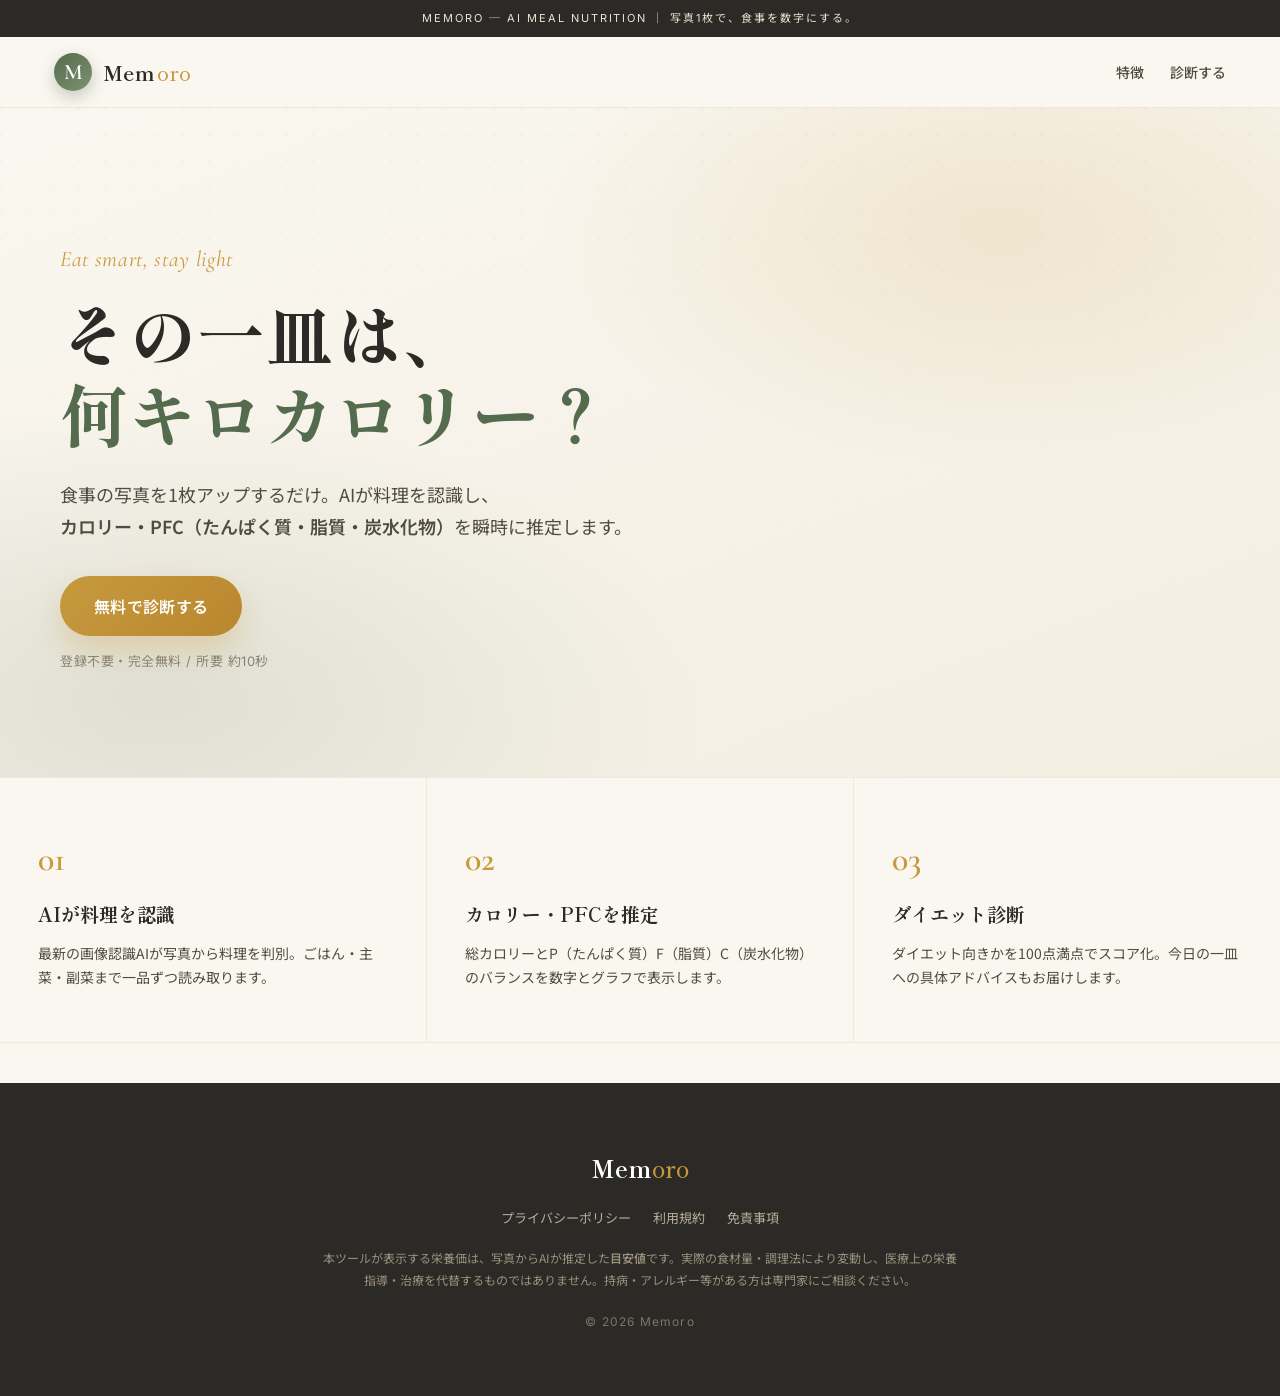
==== index.html @ 7b79bb5d "リブランド: Repas Atelier → Memoro（ロゴ・タイトル・OGP・フッター・シェア文言）／旧preview削除" ====
<!DOCTYPE html>
<html lang="ja">
<head>
<meta charset="UTF-8" />
<meta name="viewport" content="width=device-width, initial-scale=1.0" />
<title>Memoro｜AI食事栄養診断（カロリー・PFC）</title>
<meta name="description" content="食事の写真を1枚アップするだけで、AIがカロリー・たんぱく質・脂質・炭水化物を推定。ダイエットの味方になる食事診断ツール Memoro。" />
<meta property="og:title" content="Memoro｜AI食事栄養診断" />
<meta property="og:description" content="写真1枚で、食事を数字に。AIがカロリー・PFCを瞬時に推定します。" />
<meta property="og:type" content="website" />
<link rel="preconnect" href="https://fonts.googleapis.com">
<link rel="preconnect" href="https://fonts.gstatic.com" crossorigin>
<link href="https://fonts.googleapis.com/css2?family=Noto+Sans+JP:wght@300;400;500;600;700&family=Shippori+Mincho:wght@500;600;700;800&family=Cormorant+Garamond:ital,wght@0,400;0,500;0,600;1,400&family=Inter:wght@300;400;500;600;700&display=swap" rel="stylesheet">
<link rel="stylesheet" href="style.css?v=7" />
</head>
<body class="lx">

<div class="lx-topbar">MEMORO ─ AI MEAL NUTRITION ｜ 写真1枚で、食事を数字にする。</div>

<header class="lx-header">
  <a class="lx-logo" href="#top">
    <span class="lx-logo-mark">M</span>
    <span class="lx-logo-text">Mem<em>oro</em></span>
  </a>
  <nav class="lx-nav">
    <a href="#about">特徴</a>
    <a href="#start" class="js-reveal">診断する</a>
  </nav>
</header>

<!-- HERO -->
<section class="lx-hero" id="top">
  <div class="lx-hero-bg" aria-hidden="true"></div>
  <div class="lx-hero-inner">
    <p class="lx-hero-eyebrow">Eat smart, stay light</p>
    <h1 class="lx-hero-title">その一皿は、<br><i>何キロカロリー？</i></h1>
    <p class="lx-hero-lead">
      食事の写真を1枚アップするだけ。AIが料理を認識し、<br>
      <strong>カロリー・PFC（たんぱく質・脂質・炭水化物）</strong>を瞬時に推定します。
    </p>
    <a href="#start" class="lx-btn lx-btn-gold js-reveal">無料で診断する</a>
    <p class="lx-hero-note">登録不要・完全無料 / 所要 約10秒</p>
  </div>
</section>

<!-- ABOUT -->
<section class="lx-about" id="about">
  <div class="lx-about-item"><span class="lx-about-no">01</span><h3>AIが料理を認識</h3><p>最新の画像認識AIが写真から料理を判別。ごはん・主菜・副菜まで一品ずつ読み取ります。</p></div>
  <div class="lx-about-item"><span class="lx-about-no">02</span><h3>カロリー・PFCを推定</h3><p>総カロリーとP（たんぱく質）F（脂質）C（炭水化物）のバランスを数字とグラフで表示します。</p></div>
  <div class="lx-about-item"><span class="lx-about-no">03</span><h3>ダイエット診断</h3><p>ダイエット向きかを100点満点でスコア化。今日の一皿への具体アドバイスもお届けします。</p></div>
</section>

<!-- STEP 01: UPLOAD -->
<section class="lx-start" id="start" hidden>
  <div class="lx-sec-head">
    <span class="lx-sec-no">STEP 01</span>
    <h2 class="lx-sec-title">食事の写真をアップロード</h2>
    <p class="lx-sec-sub">料理全体が写るように、真上〜斜め上から明るく撮るのがおすすめ。一品でも定食でもOK。写真はAI解析のためだけに使用され、保存されません。</p>
  </div>
  <div class="lx-upload-panel">
    <div id="up">
      <input type="file" id="file" accept="image/*" capture="environment" hidden>
      <label for="file" class="up-btn">📷 食事の写真を選ぶ / 撮影する</label>
      <p class="up-hint">または <b>⌘V で貼り付け</b> ／ ここに画像を <b>ドラッグ&ドロップ</b></p>
      <div class="preview" id="preview" hidden>
        <img id="preview-img" alt="アップロードした食事" />
      </div>
      <p id="status" class="up-status">JPEG / PNG / HEIC（iPhone写真）に対応しています。</p>
      <div id="after-upload" class="lx-actions" hidden>
        <button class="lx-btn lx-btn-green" id="analyze">この食事を診断する</button>
        <button class="lx-btn lx-btn-ghost" id="reselect">写真を選び直す</button>
      </div>
    </div>
  </div>

  <!-- プロフィール（任意・JSで描画） -->
  <div id="profile-mount"></div>
</section>

<!-- RESULT -->
<section class="lx-section" id="result" hidden>
  <div class="lx-sec-head">
    <span class="lx-sec-no">RESULT</span>
    <h2 class="lx-sec-title">あなたの食事診断</h2>
  </div>
  <div id="result-body"></div>
</section>

<!-- FOOTER -->
<footer class="lx-footer">
  <div class="lx-foot-brand">Mem<em>oro</em></div>
  <div class="lx-foot-links"><span>プライバシーポリシー</span><span>利用規約</span><span>免責事項</span></div>
  <p class="lx-foot-disc">本ツールが表示する栄養価は、写真からAIが推定した<strong>目安値</strong>です。実際の食材量・調理法により変動し、医療上の栄養指導・治療を代替するものではありません。持病・アレルギー等がある方は専門家にご相談ください。</p>
  <div class="lx-foot-copy">© 2026 Memoro</div>
</footer>

<div id="loading" class="loading" hidden><div class="spin"></div><span id="loading-text">AIが食事を解析中…</span></div>

<script src="config.js?v=1"></script>
<script type="module" src="app.js?v=7"></script>
</body>
</html>
---- style.css ----
/* ============================================================
   Memoro — AI食事栄養診断
   デザイン言語: Coloria/Ligne Atelier 系「lx-」ラグジュアリー
   ============================================================ */
:root{
  --cream:#FAF7F0;
  --cream-2:#F3EEE2;
  --paper:#FFFFFF;
  --ink:#2B2A26;
  --ink-soft:#514C42;
  --muted:#8A8272;
  --line:#E7E0D1;
  --line-soft:#EFE9DC;

  --sage-deep:#556B4E;   /* primary green */
  --sage:#7C9270;
  --sage-soft:#EAEFE3;
  --gold:#C79A3E;        /* accent */
  --gold-soft:#F3E9CE;
  --terra:#C15F3C;       /* CTA / warm accent */
  --terra-deep:#A94E30;

  --p:#D06A4E;  /* protein  たんぱく質 */
  --f:#E0A73B;  /* fat      脂質 */
  --c:#5E86A8;  /* carb     炭水化物 */

  --shadow:0 18px 50px rgba(43,42,38,.10);
  --shadow-soft:0 8px 24px rgba(43,42,38,.07);
  --radius:20px;
  --serif:"Shippori Mincho", serif;
  --disp:"Cormorant Garamond", serif;
  --sans:"Noto Sans JP", system-ui, sans-serif;
  --num:"Inter", "Noto Sans JP", sans-serif;
}

*{box-sizing:border-box;margin:0;padding:0}
/* hidden属性を最優先に（.loading/.lx-actions等の display 指定より強くする） */
[hidden]{display:none !important}
html{scroll-behavior:smooth}
body.lx{
  font-family:var(--sans);
  color:var(--ink);
  background:var(--cream);
  line-height:1.75;
  -webkit-font-smoothing:antialiased;
  overflow-x:hidden;
}
img{max-width:100%;display:block}
strong{font-weight:600}
em{font-style:normal}

/* ---------- Topbar ---------- */
.lx-topbar{
  background:var(--ink);
  color:#EBE3D2;
  font-family:var(--num);
  font-size:11px;
  letter-spacing:.18em;
  text-align:center;
  padding:9px 12px;
  text-transform:uppercase;
}

/* ---------- Header ---------- */
.lx-header{
  position:sticky;top:0;z-index:50;
  display:flex;align-items:center;justify-content:space-between;
  padding:16px clamp(18px,5vw,54px);
  background:rgba(250,247,240,.86);
  backdrop-filter:blur(12px);
  border-bottom:1px solid var(--line-soft);
}
.lx-logo{display:flex;align-items:center;gap:11px;text-decoration:none;color:var(--ink)}
.lx-logo-mark{
  width:38px;height:38px;border-radius:50%;
  display:grid;place-items:center;
  background:linear-gradient(140deg,var(--sage-deep),var(--sage));
  color:#fff;font-family:var(--disp);font-size:22px;font-weight:600;
  box-shadow:0 6px 16px rgba(85,107,78,.32);
}
.lx-logo-text{font-family:var(--serif);font-size:20px;font-weight:700;letter-spacing:.02em}
.lx-logo-text em{color:var(--gold);font-weight:500;margin-left:2px}
.lx-nav{display:flex;gap:26px}
.lx-nav a{
  text-decoration:none;color:var(--ink-soft);font-size:14px;font-weight:500;
  position:relative;padding:4px 0;cursor:pointer;
}
.lx-nav a::after{content:"";position:absolute;left:0;bottom:-2px;width:0;height:1.5px;background:var(--gold);transition:width .3s}
.lx-nav a:hover::after{width:100%}

/* ---------- Buttons ---------- */
.lx-btn{
  display:inline-flex;align-items:center;justify-content:center;gap:8px;
  font-family:var(--sans);font-size:16px;font-weight:600;
  padding:16px 34px;border-radius:999px;border:none;cursor:pointer;
  text-decoration:none;transition:all .25s ease;letter-spacing:.02em;
}
.lx-btn-gold{background:linear-gradient(135deg,var(--gold),#B9862E);color:#fff;box-shadow:0 14px 30px rgba(199,154,62,.30)}
.lx-btn-gold:hover{transform:translateY(-2px);box-shadow:0 18px 38px rgba(199,154,62,.40)}
.lx-btn-green{background:var(--sage-deep);color:#fff;box-shadow:0 14px 30px rgba(85,107,78,.26)}
.lx-btn-green:hover:not(:disabled){background:#465A40;transform:translateY(-2px)}
.lx-btn-green:disabled{opacity:.45;cursor:not-allowed;box-shadow:none}
.lx-btn-terra{background:var(--terra);color:#fff;box-shadow:0 14px 30px rgba(193,95,60,.30)}
.lx-btn-terra:hover{background:var(--terra-deep);transform:translateY(-2px)}
.lx-btn-ghost{background:transparent;color:var(--ink-soft);border:1.5px solid var(--line);font-weight:500}
.lx-btn-ghost:hover{border-color:var(--sage);color:var(--sage-deep)}

/* ---------- Hero ---------- */
.lx-hero{position:relative;overflow:hidden;padding:clamp(64px,12vw,132px) clamp(20px,6vw,60px) clamp(56px,10vw,104px)}
.lx-hero-bg{
  position:absolute;inset:0;z-index:0;
  background:
    radial-gradient(60% 60% at 78% 18%, rgba(199,154,62,.16), transparent 60%),
    radial-gradient(70% 70% at 12% 88%, rgba(85,107,78,.14), transparent 62%),
    linear-gradient(160deg,var(--cream),var(--cream-2));
}
.lx-hero-bg::after{
  content:"";position:absolute;inset:0;opacity:.5;
  background-image:radial-gradient(circle at 1px 1px, rgba(85,107,78,.10) 1px, transparent 0);
  background-size:26px 26px;
  -webkit-mask-image:linear-gradient(180deg,#000,transparent 80%);
  mask-image:linear-gradient(180deg,#000,transparent 80%);
}
.lx-hero-inner{position:relative;z-index:1;max-width:760px}
.lx-hero-eyebrow{font-family:var(--disp);font-style:italic;font-size:22px;color:var(--gold);letter-spacing:.03em;margin-bottom:14px}
.lx-hero-title{font-family:var(--serif);font-weight:800;font-size:clamp(38px,7vw,68px);line-height:1.18;letter-spacing:.01em}
.lx-hero-title i{color:var(--sage-deep);font-style:normal}
.lx-hero-lead{margin-top:26px;font-size:clamp(15px,2vw,18px);color:var(--ink-soft);max-width:600px}
.lx-hero .lx-btn{margin-top:34px}
.lx-hero-note{margin-top:14px;font-size:13px;color:var(--muted);font-family:var(--num);letter-spacing:.04em}

/* ---------- About ---------- */
.lx-about{
  display:grid;grid-template-columns:repeat(3,1fr);gap:1px;
  background:var(--line-soft);
  border-top:1px solid var(--line-soft);border-bottom:1px solid var(--line-soft);
}
.lx-about-item{background:var(--cream);padding:clamp(30px,5vw,52px) clamp(22px,3vw,38px)}
.lx-about-no{font-family:var(--disp);font-size:34px;color:var(--gold);font-weight:600}
.lx-about-item h3{font-family:var(--serif);font-size:19px;font-weight:700;margin:8px 0 10px}
.lx-about-item p{font-size:14px;color:var(--ink-soft)}

/* ---------- Section frame ---------- */
.lx-start,.lx-section{max-width:820px;margin:0 auto;padding:clamp(48px,8vw,86px) clamp(20px,5vw,40px)}
.lx-sec-head{text-align:center;margin-bottom:36px}
.lx-sec-no{font-family:var(--num);font-size:12px;font-weight:600;letter-spacing:.28em;color:var(--gold);text-transform:uppercase}
.lx-sec-title{font-family:var(--serif);font-size:clamp(26px,4.5vw,36px);font-weight:700;margin-top:10px}
.lx-sec-sub{margin-top:14px;font-size:14px;color:var(--ink-soft);max-width:560px;margin-left:auto;margin-right:auto}
.lx-actions{display:flex;flex-wrap:wrap;gap:12px;justify-content:center;margin-top:26px}

/* ---------- Upload ---------- */
.lx-upload-panel{
  background:var(--paper);border-radius:var(--radius);
  box-shadow:var(--shadow);border:1px solid var(--line-soft);
  padding:clamp(26px,4vw,44px);text-align:center;
}
.up-btn{
  display:inline-flex;align-items:center;gap:10px;
  background:var(--sage-soft);color:var(--sage-deep);
  border:1.5px dashed var(--sage);border-radius:14px;
  padding:20px 30px;font-size:16px;font-weight:600;cursor:pointer;transition:all .2s;
}
.up-btn:hover{background:#E1E9D8;transform:translateY(-1px)}
.up-hint{margin-top:14px;font-size:13px;color:var(--muted)}
.up-hint b{color:var(--ink-soft)}
.preview{margin-top:24px}
.preview img{max-height:340px;width:auto;margin:0 auto;border-radius:14px;box-shadow:var(--shadow-soft)}
.up-status{margin-top:18px;font-size:13px;color:var(--muted)}
.up-status.err{color:var(--terra);font-weight:500}
.drop-over .lx-upload-panel{outline:2px dashed var(--sage);outline-offset:6px;background:var(--sage-soft)}

/* ============================================================
   RESULT
   ============================================================ */
.rz{display:flex;flex-direction:column;gap:22px}

/* dish header */
.rz-dish{text-align:center}
.rz-dish h3{font-family:var(--serif);font-size:clamp(22px,4vw,30px);font-weight:700}
.rz-conf{display:inline-flex;align-items:center;gap:6px;margin-top:8px;font-size:12px;color:var(--muted);font-family:var(--num)}
.rz-conf .dot{width:7px;height:7px;border-radius:50%}
.conf-high .dot{background:var(--sage)}
.conf-medium .dot{background:var(--gold)}
.conf-low .dot{background:var(--terra)}

/* calorie hero */
.rz-kcal{
  background:linear-gradient(150deg,var(--sage-deep),#41543B);
  color:#fff;border-radius:var(--radius);padding:34px 24px;text-align:center;
  box-shadow:var(--shadow);position:relative;overflow:hidden;
}
.rz-kcal::before{content:"";position:absolute;top:-40%;right:-10%;width:60%;height:180%;background:radial-gradient(circle,rgba(199,154,62,.28),transparent 70%)}
.rz-kcal .lab{position:relative;font-family:var(--num);font-size:12px;letter-spacing:.24em;text-transform:uppercase;opacity:.82}
.rz-kcal .val{position:relative;font-family:var(--num);font-weight:700;font-size:clamp(52px,12vw,78px);line-height:1;margin:6px 0}
.rz-kcal .val small{font-size:26px;font-weight:500;margin-left:6px;opacity:.85}
.rz-kcal .sub{position:relative;font-size:13px;opacity:.86}

/* PFC */
.rz-card{background:var(--paper);border-radius:var(--radius);border:1px solid var(--line-soft);box-shadow:var(--shadow-soft);padding:clamp(22px,3.5vw,30px)}
.rz-card-h{display:flex;align-items:center;gap:10px;margin-bottom:18px}
.rz-card-h h4{font-family:var(--serif);font-size:18px;font-weight:700}
.rz-card-h .tag{margin-left:auto;font-size:11px;color:var(--muted);font-family:var(--num);letter-spacing:.1em}

.pfc{display:flex;flex-direction:column;gap:16px}
.pfc-row{display:grid;grid-template-columns:76px 1fr auto;align-items:center;gap:12px}
.pfc-name{font-size:14px;font-weight:600}
.pfc-name small{display:block;font-size:11px;color:var(--muted);font-weight:400}
.pfc-bar{height:12px;border-radius:999px;background:var(--cream-2);overflow:hidden}
.pfc-bar span{display:block;height:100%;border-radius:999px;transition:width .9s cubic-bezier(.2,.8,.2,1)}
.pfc-val{font-family:var(--num);font-weight:600;font-size:15px;white-space:nowrap}
.pfc-val small{color:var(--muted);font-weight:400;font-size:12px;margin-left:3px}
.pfc-P .pfc-bar span{background:var(--p)} .pfc-P .pfc-name{color:var(--p)}
.pfc-F .pfc-bar span{background:var(--f)} .pfc-F .pfc-name{color:#C08A1E}
.pfc-C .pfc-bar span{background:var(--c)} .pfc-C .pfc-name{color:var(--c)}
.pfc-legend{margin-top:16px;font-size:12px;color:var(--muted);text-align:center}
.pfc-legend b{color:var(--ink-soft);font-weight:600}
.pfc-lead{font-size:13px;color:var(--ink-soft);margin-bottom:14px;text-align:center}
.pfc-lead b{color:var(--sage-deep)}
.pfc-verdict{display:flex;align-items:center;gap:10px;padding:12px 16px;border-radius:14px;font-size:13.5px;font-weight:600;line-height:1.6;margin-bottom:18px}
.pfc-v-ic{font-size:18px;flex:0 0 auto}
.pfc-verdict.v-good{background:var(--sage-soft);color:var(--sage-deep)}
.pfc-verdict.v-ok{background:#EEF3E7;color:#5a6e4d}
.pfc-verdict.v-warn{background:var(--gold-soft);color:#9A7B2E}
.pfc-val-wrap{display:flex;flex-direction:column;align-items:flex-end;gap:4px}
.pfc-judge{font-size:10.5px;font-weight:700;padding:2px 9px;border-radius:999px;white-space:nowrap}
.pfc-judge.j-good{background:var(--sage-soft);color:var(--sage-deep)}
.pfc-judge.j-ok{background:#EEF3E7;color:#6b7d5c}
.pfc-judge.j-low,.pfc-judge.j-warn{background:var(--gold-soft);color:#9A7B2E}
.pfc-judge.j-bad{background:#FBEAE3;color:var(--terra-deep)}

/* diet score gauge */
.rz-score{display:flex;align-items:center;gap:24px;flex-wrap:wrap;justify-content:center}
.gauge{--v:0;--col:var(--sage);position:relative;width:132px;height:132px;flex:0 0 auto}
.gauge svg{transform:rotate(-90deg)}
.gauge .bg{fill:none;stroke:var(--cream-2);stroke-width:12}
.gauge .fg{fill:none;stroke:var(--col);stroke-width:12;stroke-linecap:round;transition:stroke-dashoffset 1.1s cubic-bezier(.2,.8,.2,1)}
.gauge .num{position:absolute;inset:0;display:grid;place-items:center;flex-direction:column;font-family:var(--num)}
.gauge .num b{font-size:34px;font-weight:700;line-height:1}
.gauge .num span{font-size:11px;color:var(--muted);letter-spacing:.1em}
.rz-score-txt{flex:1;min-width:200px}
.rz-score-txt .verdict{font-family:var(--serif);font-size:20px;font-weight:700;margin-bottom:6px}
.rz-score-txt p{font-size:14px;color:var(--ink-soft)}

/* items table */
.rz-items{display:flex;flex-direction:column;gap:2px}
.rz-item{display:grid;grid-template-columns:1fr auto;gap:8px;padding:12px 2px;border-bottom:1px solid var(--line-soft);align-items:baseline}
.rz-item:last-child{border-bottom:none}
.rz-item .nm{font-size:15px;font-weight:500}
.rz-item .pt{font-size:12px;color:var(--muted);margin-left:8px}
.rz-item .kc{font-family:var(--num);font-weight:600;font-size:15px;color:var(--sage-deep);white-space:nowrap}
.rz-item-l{display:flex;align-items:baseline;flex-wrap:wrap;gap:4px}

/* 出典（成分表 / AI推定）バッジ */
.rz-src{display:inline-flex;align-items:center;font-size:10.5px;font-weight:600;padding:2px 8px;border-radius:999px;letter-spacing:.02em;white-space:nowrap}
.src-seibun{background:var(--sage-soft);color:var(--sage-deep)}
.src-mixed{background:#F3EBDA;color:#9A7B2E}
.src-ai{background:#EFEDE7;color:var(--muted)}
.rz-src-note{margin-top:14px;font-size:11.5px;color:var(--muted);line-height:1.6;border-top:1px dashed var(--line-soft);padding-top:12px}

/* 成分表の根拠バンド */
.rz-basis{display:flex;gap:14px;align-items:flex-start;background:linear-gradient(150deg,var(--sage-soft),#F1F5EC);border:1px solid #D8E2CE;border-radius:var(--radius);padding:18px 20px}
.rz-basis.is-ai{background:linear-gradient(150deg,#F4F2EC,#F7F5EF);border-color:var(--line)}
.rz-basis-ic{font-size:22px;line-height:1.2;flex:0 0 auto}
.rz-basis-body{flex:1;min-width:0}
.rz-basis-h{display:flex;align-items:center;gap:10px;flex-wrap:wrap}
.rz-basis-h b{font-family:var(--serif);font-size:15px;color:var(--ink);font-weight:700}
.rz-basis-ratio{font-family:var(--num);font-size:11px;font-weight:700;letter-spacing:.04em;background:var(--sage-deep);color:#fff;padding:3px 10px;border-radius:999px;white-space:nowrap}
.rz-basis-body p{margin-top:5px;font-size:12.5px;color:var(--ink-soft);line-height:1.65}

/* comment */
.rz-comment{background:linear-gradient(150deg,var(--gold-soft),#FBF5E6);border-radius:var(--radius);padding:clamp(22px,3.5vw,30px);border:1px solid #ECDDB8}
.rz-comment .q{font-family:var(--disp);font-size:44px;color:var(--gold);line-height:.6;height:22px}
.rz-comment p{font-size:15px;color:var(--ink-soft);line-height:1.9}

/* advice */
.rz-advice li{list-style:none;display:flex;gap:12px;padding:12px 0;border-bottom:1px dashed var(--line);font-size:14px;color:var(--ink-soft)}
.rz-advice li:last-child{border-bottom:none}
.rz-advice .ic{flex:0 0 auto;width:26px;height:26px;border-radius:50%;background:var(--sage-soft);color:var(--sage-deep);display:grid;place-items:center;font-size:14px;font-weight:700}

/* CTA */
.rz-cta{background:linear-gradient(150deg,var(--terra),var(--terra-deep));color:#fff;border-radius:var(--radius);padding:clamp(28px,4vw,40px);text-align:center;box-shadow:var(--shadow)}
.rz-cta .lab{font-family:var(--num);font-size:12px;letter-spacing:.24em;text-transform:uppercase;opacity:.85}
.rz-cta h4{font-family:var(--serif);font-size:clamp(20px,3.5vw,26px);font-weight:700;margin:8px 0 10px}
.rz-cta p{font-size:14px;opacity:.94;max-width:440px;margin:0 auto 20px}
.rz-cta .lx-btn{background:#fff;color:var(--terra-deep)}
.rz-cta .lx-btn:hover{background:#FFF3E9}

.rz-notice{font-size:12px;color:var(--muted);text-align:center;line-height:1.7;padding:0 6px}

/* ---------- Footer ---------- */
.lx-footer{background:var(--ink);color:#D9D1C0;text-align:center;padding:clamp(40px,7vw,64px) 24px;margin-top:40px}
.lx-foot-brand{font-family:var(--serif);font-size:24px;font-weight:700;color:#fff}
.lx-foot-brand em{color:var(--gold);font-weight:500}
.lx-foot-links{display:flex;gap:22px;justify-content:center;margin:18px 0;flex-wrap:wrap}
.lx-foot-links span{font-size:13px;color:#B7AE9B;cursor:pointer}
.lx-foot-links span:hover{color:var(--gold)}
.lx-foot-disc{font-size:12px;color:#9A917E;max-width:640px;margin:0 auto;line-height:1.8}
.lx-foot-copy{margin-top:20px;font-family:var(--num);font-size:12px;letter-spacing:.1em;color:#7C7666}

/* ---------- Loading ---------- */
.loading{position:fixed;inset:0;z-index:200;background:rgba(250,247,240,.94);backdrop-filter:blur(6px);display:flex;flex-direction:column;align-items:center;justify-content:center;gap:20px}
.spin{width:52px;height:52px;border-radius:50%;border:4px solid var(--sage-soft);border-top-color:var(--sage-deep);animation:sp 1s linear infinite}
@keyframes sp{to{transform:rotate(360deg)}}
#loading-text{font-family:var(--serif);font-size:16px;color:var(--sage-deep)}

/* ---------- Reveal anim ---------- */
.rz>*{opacity:0;transform:translateY(14px);animation:rise .6s ease forwards}
.rz>*:nth-child(1){animation-delay:.02s}
.rz>*:nth-child(2){animation-delay:.10s}
.rz>*:nth-child(3){animation-delay:.18s}
.rz>*:nth-child(4){animation-delay:.26s}
.rz>*:nth-child(5){animation-delay:.34s}
.rz>*:nth-child(6){animation-delay:.42s}
.rz>*:nth-child(7){animation-delay:.50s}
.rz>*:nth-child(8){animation-delay:.58s}
@keyframes rise{to{opacity:1;transform:none}}

/* ---------- Responsive ---------- */
@media (max-width:720px){
  .lx-nav{gap:16px}
  .lx-about{grid-template-columns:1fr}
  .pfc-row{grid-template-columns:64px 1fr auto}
  .rz-score{gap:16px}
}
@media (max-width:420px){
  .lx-logo-text{font-size:17px}
  .lx-btn{padding:15px 26px;font-size:15px}
}

/* ============================================================
   プロフィール入力 & パーソナル診断
   ============================================================ */
.profile-panel{margin-top:20px;background:var(--paper);border:1px solid var(--line-soft);border-radius:var(--radius);box-shadow:var(--shadow-soft);overflow:hidden;text-align:left}
.profile-toggle{width:100%;display:flex;align-items:center;justify-content:space-between;gap:12px;background:none;border:none;cursor:pointer;padding:16px 20px;font-family:var(--sans);font-size:14px;font-weight:600;color:var(--sage-deep);text-align:left}
.profile-toggle:hover{background:var(--sage-soft)}
.pf-tog-ic{flex:0 0 auto;width:24px;height:24px;border-radius:50%;background:var(--sage-soft);color:var(--sage-deep);display:grid;place-items:center;font-weight:700}
.profile-form{padding:4px 20px 20px}
.pf-grid{display:grid;grid-template-columns:1fr 1fr;gap:12px}
.pf-field{display:flex;flex-direction:column;gap:5px;font-size:12px;color:var(--muted);font-weight:600}
.pf-field.pf-wide{grid-column:1 / -1}
.pf-field select,.pf-field input{font-family:var(--sans);font-size:15px;color:var(--ink);padding:10px 12px;border:1.5px solid var(--line);border-radius:10px;background:var(--cream);width:100%}
.pf-field select:focus,.pf-field input:focus{outline:none;border-color:var(--sage)}
.pf-actions{display:flex;gap:10px;margin-top:16px;flex-wrap:wrap}
.pf-actions .lx-btn{padding:12px 22px;font-size:14px}
.pf-note{margin-top:12px;font-size:11px;color:var(--muted);line-height:1.6}
.pf-summary{display:flex;flex-wrap:wrap;align-items:center;gap:8px 16px;padding:14px 20px;border-top:1px solid var(--line-soft);background:var(--sage-soft);font-size:13px;color:var(--ink-soft)}
.pf-sum-goal{background:var(--sage-deep);color:#fff;font-size:12px;font-weight:600;padding:3px 12px;border-radius:999px}
.pf-summary b{font-family:var(--num);color:var(--sage-deep);font-size:16px}
.pf-sum-pfc{font-family:var(--num);color:var(--muted)}

.rz-personal{background:linear-gradient(155deg,#FFFDF8,#F4F7EF);border:1.5px solid #DCE6D2;border-radius:var(--radius);padding:clamp(22px,3.5vw,30px);box-shadow:var(--shadow-soft);overflow:hidden}
.rzp-head{display:flex;align-items:center;gap:12px;flex-wrap:wrap;margin-bottom:16px}
.rzp-badge{background:linear-gradient(135deg,var(--sage-deep),var(--sage));color:#fff;font-family:var(--serif);font-size:14px;font-weight:700;padding:5px 16px;border-radius:999px;box-shadow:0 6px 16px rgba(85,107,78,.28)}
.rzp-goal{font-size:12px;color:var(--muted);font-family:var(--num)}
.rzp-verdict{display:flex;align-items:center;gap:10px;padding:12px 16px;border-radius:14px;font-size:14px;font-weight:600;margin-bottom:18px;line-height:1.5}
.rzp-v-ic{font-size:18px;flex:0 0 auto}
.rzp-verdict.v-good{background:var(--sage-soft);color:var(--sage-deep)}
.rzp-verdict.v-ok{background:#EEF3E7;color:#5a6e4d}
.rzp-verdict.v-warn{background:var(--gold-soft);color:#9A7B2E}
.rzp-verdict.v-bad{background:#FBEAE3;color:var(--terra-deep)}
.rzp-body{display:flex;align-items:center;gap:22px;flex-wrap:wrap}
.rzp-ring{--pct:0;flex:0 0 auto;width:104px;height:104px;border-radius:50%;display:grid;place-items:center;text-align:center;background:conic-gradient(var(--sage-deep) calc(var(--pct)*1%),var(--cream-2) 0);position:relative}
.rzp-ring::before{content:"";position:absolute;inset:11px;background:#FBFDF8;border-radius:50%}
.rzp-ring b{position:relative;font-family:var(--num);font-weight:700;font-size:28px;color:var(--sage-deep);line-height:1}
.rzp-ring b i{font-size:15px;font-style:normal}
.rzp-ring span{position:relative;font-size:10px;color:var(--muted);margin-top:2px}
.rzp-side{flex:1;min-width:220px}
.rzp-line{font-size:14px;color:var(--ink-soft);line-height:1.7}
.rzp-line b{color:var(--ink);font-family:var(--num)}
.rzp-rem{margin-top:8px;font-size:13px;color:var(--ink-soft);background:var(--paper);border:1px dashed var(--line);border-radius:12px;padding:10px 12px;line-height:1.7}
.rzp-rem b{font-family:var(--num);color:var(--sage-deep)}
.rzp-rem-pfc{color:var(--muted)}
.rzp-rem .over{color:var(--terra)}
.rzp-macros{margin-top:18px;display:flex;flex-direction:column;gap:11px}
.rzp-macro{display:grid;grid-template-columns:74px 1fr auto;align-items:center;gap:12px}
.rzp-m-name{font-size:13px;font-weight:600}
.rzp-m-bar{height:9px;border-radius:999px;background:var(--cream-2);overflow:hidden}
.rzp-m-bar span{display:block;height:100%;width:0;border-radius:999px;transition:width .9s cubic-bezier(.2,.8,.2,1)}
.rzp-macro.pfc-P .rzp-m-bar span{background:var(--p)} .rzp-macro.pfc-P .rzp-m-name{color:var(--p)}
.rzp-macro.pfc-F .rzp-m-bar span{background:var(--f)} .rzp-macro.pfc-F .rzp-m-name{color:#C08A1E}
.rzp-macro.pfc-C .rzp-m-bar span{background:var(--c)} .rzp-macro.pfc-C .rzp-m-name{color:var(--c)}
.rzp-m-val{font-family:var(--num);font-size:13px;font-weight:600;white-space:nowrap}
.rzp-m-val small{color:var(--muted);font-weight:400}
.rzp-note{margin-top:16px;font-size:11px;color:var(--muted);line-height:1.6}

.rz-personal.is-prompt{background:linear-gradient(155deg,var(--cream),var(--cream-2));border-style:dashed}
.rzp-prompt{display:flex;align-items:center;gap:18px;flex-wrap:wrap;justify-content:space-between}
.rzp-prompt b{font-family:var(--serif);font-size:16px}
.rzp-prompt p{font-size:13px;color:var(--ink-soft);margin-top:4px;max-width:440px}
.rzp-prompt .lx-btn{padding:12px 22px;font-size:14px;flex:0 0 auto}

@media (max-width:560px){
  .rzp-body{gap:16px}
  .rzp-macro{grid-template-columns:64px 1fr auto}
}

/* 診断の根拠・出典 */
.rz-sources{background:var(--paper);border:1px solid var(--line-soft);border-radius:var(--radius);box-shadow:var(--shadow-soft);padding:4px 20px}
.rz-sources summary{cursor:pointer;padding:14px 0;font-size:14px;font-weight:600;color:var(--sage-deep);list-style:none;display:flex;align-items:center;gap:8px}
.rz-sources summary::-webkit-details-marker{display:none}
.rz-sources summary::after{content:'＋';margin-left:auto;color:var(--muted);font-weight:400}
.rz-sources[open] summary::after{content:'−'}
.rz-sources ul{margin:4px 0 6px;padding:0;list-style:none;display:flex;flex-direction:column;gap:9px}
.rz-sources li{font-size:12.5px;color:var(--ink-soft);line-height:1.65;padding-left:15px;position:relative}
.rz-sources li::before{content:'•';position:absolute;left:0;color:var(--sage);font-weight:700}
.rz-sources li b{color:var(--ink)}
.rz-src-disc{margin:8px 0 14px;font-size:11px;color:var(--muted);line-height:1.6}

/* 量調整UI */
.rz-edited{display:inline-block;font-size:11px;font-weight:600;background:rgba(255,255,255,.22);color:#fff;padding:2px 9px;border-radius:999px;margin-left:6px;vertical-align:middle}
.rz-edit-note{font-size:12px;color:var(--sage-deep);background:var(--sage-soft);border-radius:10px;padding:9px 12px;margin-bottom:12px;line-height:1.6}
.rz-edit-bar{display:flex;gap:10px;justify-content:flex-end;margin-top:14px;flex-wrap:wrap}
.rz-edit-bar .lx-btn{padding:11px 20px;font-size:13px}
.rz-item.is-editing{grid-template-columns:1fr auto auto;gap:10px}
.rz-edit-ctl{display:flex;align-items:center;gap:8px}
.ed-btn{width:30px;height:30px;border-radius:50%;border:1.5px solid var(--sage);background:var(--sage-soft);color:var(--sage-deep);font-size:17px;font-weight:700;line-height:1;cursor:pointer;display:grid;place-items:center;padding:0}
.ed-btn:hover{background:var(--sage);color:#fff}
.ed-g{font-family:var(--num);font-size:14px;font-weight:600;min-width:44px;text-align:center;color:var(--ink)}
.ed-rm{width:26px;height:26px;border-radius:50%;border:1.5px solid var(--line);background:var(--paper);color:var(--muted);font-size:14px;cursor:pointer;display:grid;place-items:center;padding:0;margin-left:4px}
.ed-rm:hover{border-color:var(--terra);color:var(--terra)}
.rz-item.is-removed{opacity:.6}
.rz-item.is-removed .nm{text-decoration:line-through}
.rz-item.is-removed .pt{color:var(--terra)}
.ed-restore{background:none;border:1.5px solid var(--sage);color:var(--sage-deep);border-radius:999px;font-size:12px;font-weight:600;padding:5px 14px;cursor:pointer}
.ed-restore:hover{background:var(--sage-soft)}
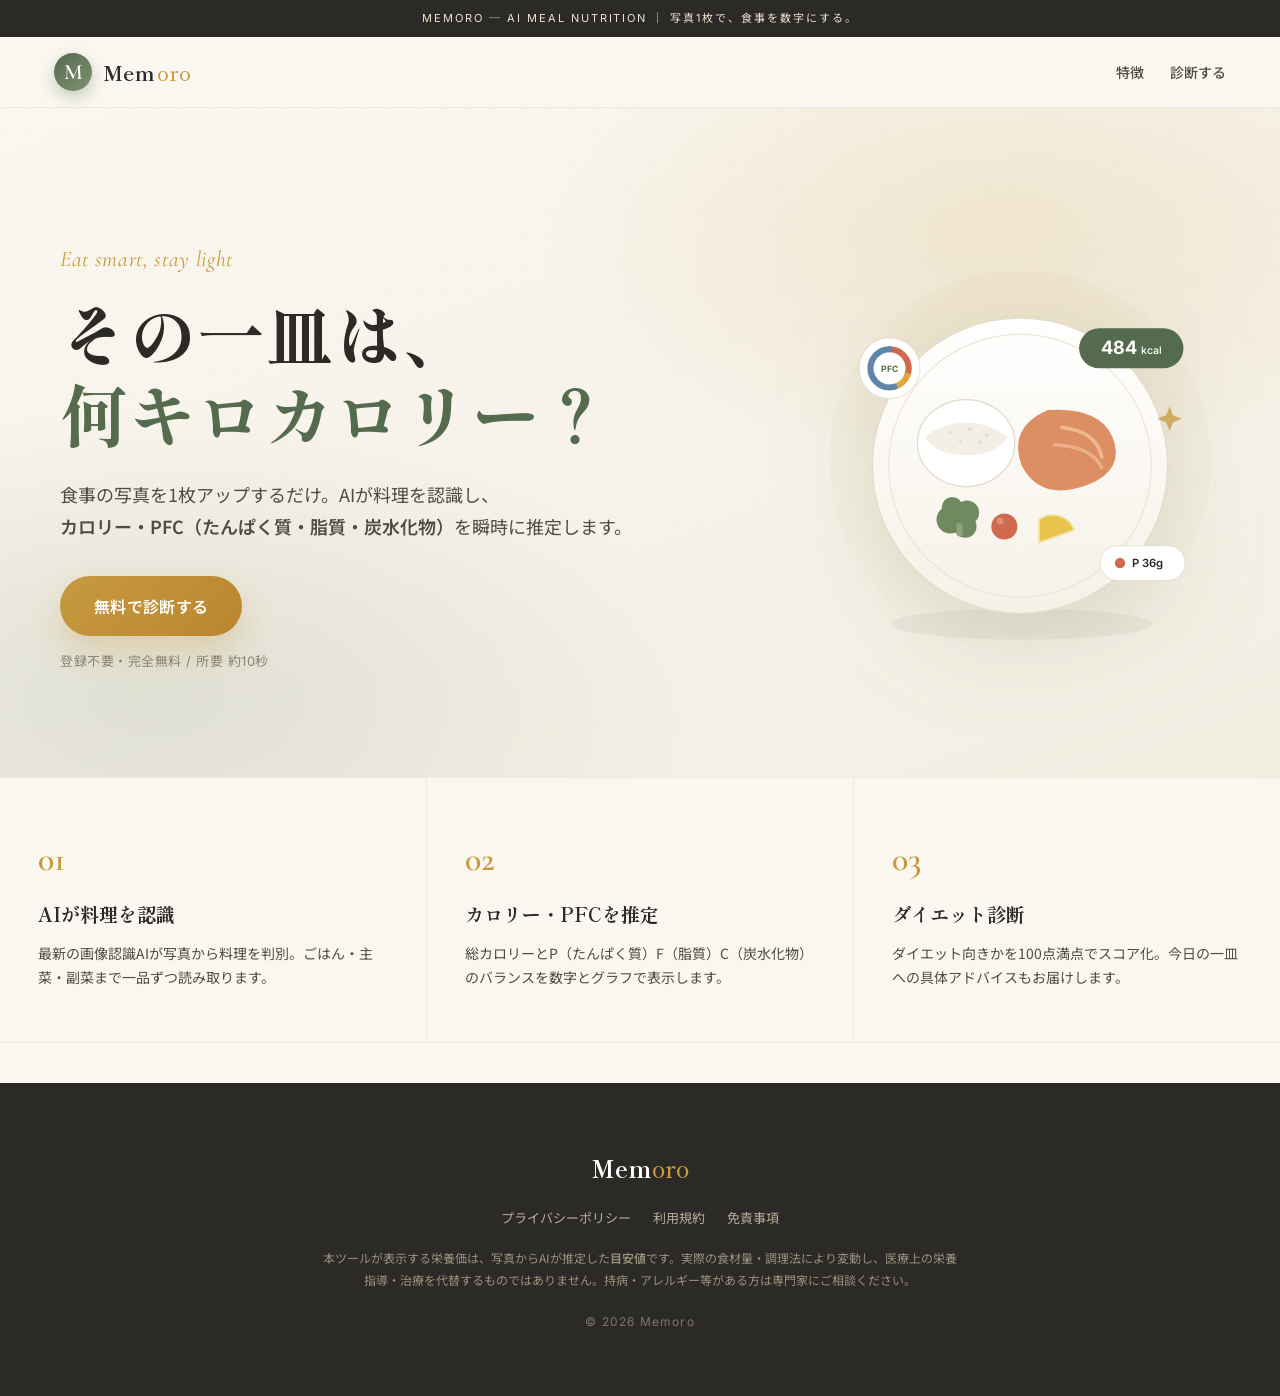
==== commit 8d82b9a9: "ヒーローに料理イラスト追加＋法務3ページ(プライバシー/利用規約/免責)作成・フッター接続" ====
--- a/index.html
+++ b/index.html
@@ -11,7 +11,7 @@
 <link rel="preconnect" href="https://fonts.googleapis.com">
 <link rel="preconnect" href="https://fonts.gstatic.com" crossorigin>
 <link href="https://fonts.googleapis.com/css2?family=Noto+Sans+JP:wght@300;400;500;600;700&family=Shippori+Mincho:wght@500;600;700;800&family=Cormorant+Garamond:ital,wght@0,400;0,500;0,600;1,400&family=Inter:wght@300;400;500;600;700&display=swap" rel="stylesheet">
-<link rel="stylesheet" href="style.css?v=7" />
+<link rel="stylesheet" href="style.css?v=8" />
 </head>
 <body class="lx">
 
@@ -32,14 +32,57 @@
 <section class="lx-hero" id="top">
   <div class="lx-hero-bg" aria-hidden="true"></div>
   <div class="lx-hero-inner">
-    <p class="lx-hero-eyebrow">Eat smart, stay light</p>
-    <h1 class="lx-hero-title">その一皿は、<br><i>何キロカロリー？</i></h1>
-    <p class="lx-hero-lead">
-      食事の写真を1枚アップするだけ。AIが料理を認識し、<br>
-      <strong>カロリー・PFC（たんぱく質・脂質・炭水化物）</strong>を瞬時に推定します。
-    </p>
-    <a href="#start" class="lx-btn lx-btn-gold js-reveal">無料で診断する</a>
-    <p class="lx-hero-note">登録不要・完全無料 / 所要 約10秒</p>
+    <div class="lx-hero-text">
+      <p class="lx-hero-eyebrow">Eat smart, stay light</p>
+      <h1 class="lx-hero-title">その一皿は、<br><i>何キロカロリー？</i></h1>
+      <p class="lx-hero-lead">
+        食事の写真を1枚アップするだけ。AIが料理を認識し、<br>
+        <strong>カロリー・PFC（たんぱく質・脂質・炭水化物）</strong>を瞬時に推定します。
+      </p>
+      <a href="#start" class="lx-btn lx-btn-gold js-reveal">無料で診断する</a>
+      <p class="lx-hero-note">登録不要・完全無料 / 所要 約10秒</p>
+    </div>
+    <div class="lx-hero-visual" aria-hidden="true">
+      <svg class="hero-svg" viewBox="0 0 460 460" xmlns="http://www.w3.org/2000/svg" role="img" aria-label="食事とAI栄養診断のイメージ">
+        <defs>
+          <radialGradient id="hgGlow" cx="50%" cy="45%" r="60%">
+            <stop offset="0%" stop-color="#C9A24B" stop-opacity="0.18"/>
+            <stop offset="100%" stop-color="#C9A24B" stop-opacity="0"/>
+          </radialGradient>
+          <linearGradient id="hgPlate" x1="0" y1="0" x2="0" y2="1">
+            <stop offset="0%" stop-color="#FFFFFF"/><stop offset="100%" stop-color="#F6F1E7"/>
+          </linearGradient>
+        </defs>
+        <circle cx="230" cy="235" r="220" fill="url(#hgGlow)"/>
+        <ellipse cx="232" cy="422" rx="150" ry="18" fill="#8A8272" opacity="0.10"/>
+        <circle cx="230" cy="240" r="170" fill="url(#hgPlate)" stroke="#E4DDCC" stroke-width="2"/>
+        <circle cx="230" cy="240" r="151" fill="none" stroke="#EDE6D6" stroke-width="1.5"/>
+        <!-- ごはん -->
+        <ellipse cx="168" cy="214" rx="56" ry="50" fill="#FFFFFF" stroke="#E4DDCC" stroke-width="1.5"/>
+        <path d="M120 207 q48 -34 96 0 q-14 21 -48 21 q-34 0 -48 -21 z" fill="#F4EFE4"/>
+        <circle cx="150" cy="202" r="2.4" fill="#E7DFCD"/><circle cx="172" cy="198" r="2.4" fill="#E7DFCD"/><circle cx="192" cy="205" r="2.4" fill="#E7DFCD"/><circle cx="162" cy="212" r="2.2" fill="#E7DFCD"/><circle cx="184" cy="213" r="2.2" fill="#E7DFCD"/>
+        <!-- 焼き魚（主菜） -->
+        <path d="M262 176 q58 -4 74 30 q16 38 -28 56 q-54 20 -76 -22 q-16 -44 30 -64 z" fill="#DE8E63"/>
+        <path d="M278 196 q40 4 46 34" stroke="#F3C6A2" stroke-width="4" fill="none" stroke-linecap="round" opacity="0.75"/>
+        <path d="M270 216 q42 2 54 26" stroke="#F3C6A2" stroke-width="4" fill="none" stroke-linecap="round" opacity="0.6"/>
+        <!-- ブロッコリー -->
+        <g fill="#6E8A5E"><circle cx="150" cy="302" r="16"/><circle cx="169" cy="294" r="14"/><circle cx="167" cy="310" r="13"/><circle cx="152" cy="288" r="12"/></g>
+        <rect x="157" y="306" width="7" height="15" rx="3" fill="#8DA57C"/>
+        <!-- ミニトマト -->
+        <circle cx="212" cy="310" r="15" fill="#CF6A4F"/><circle cx="207" cy="304" r="4" fill="#E89B83" opacity="0.7"/>
+        <!-- レモン -->
+        <path d="M252 302 a26 26 0 0 1 40 12 l-40 14 z" fill="#E7C24C"/>
+        <path d="M252 302 a26 26 0 0 1 40 12 l-40 14 z" fill="none" stroke="#F2DE95" stroke-width="2"/>
+        <!-- 浮遊チップ: カロリー -->
+        <g class="hero-chip"><rect x="298" y="82" width="120" height="46" rx="23" fill="#556B4E"/><text x="358" y="111" text-anchor="middle" font-family="Inter, sans-serif" font-weight="700" font-size="21" fill="#fff">484 <tspan font-size="12" font-weight="500">kcal</tspan></text></g>
+        <!-- 浮遊チップ: PFCドーナツ -->
+        <g class="hero-chip hero-chip-b"><circle cx="80" cy="128" r="35" fill="#fff" stroke="#E4DDCC"/><circle cx="80" cy="128" r="22" fill="none" stroke="#EDE6D6" stroke-width="7"/><g transform="rotate(-90 80 128)"><circle cx="80" cy="128" r="22" fill="none" stroke="#D06A4E" stroke-width="7" stroke-dasharray="43 95" stroke-linecap="round"/><circle cx="80" cy="128" r="22" fill="none" stroke="#E0A73B" stroke-width="7" stroke-dasharray="20 118" stroke-dashoffset="-43" stroke-linecap="round"/><circle cx="80" cy="128" r="22" fill="none" stroke="#5E86A8" stroke-width="7" stroke-dasharray="75 63" stroke-dashoffset="-63" stroke-linecap="round"/></g><text x="80" y="132" text-anchor="middle" font-family="Inter, sans-serif" font-size="10" font-weight="700" fill="#556B4E">PFC</text></g>
+        <!-- 浮遊チップ: たんぱく質 -->
+        <g class="hero-chip hero-chip-c"><rect x="322" y="332" width="98" height="40" rx="20" fill="#fff" stroke="#E4DDCC"/><circle cx="345" cy="352" r="6" fill="#D06A4E"/><text x="359" y="357" font-family="Inter, sans-serif" font-size="13" font-weight="600" fill="#2B2A26">P 36g</text></g>
+        <!-- きらめき -->
+        <path d="M402 172 l4 10 l10 4 l-10 4 l-4 10 l-4 -10 l-10 -4 l10 -4 z" fill="#C9A24B" opacity="0.85"/>
+      </svg>
+    </div>
   </div>
 </section>
 
@@ -89,7 +132,7 @@
 <!-- FOOTER -->
 <footer class="lx-footer">
   <div class="lx-foot-brand">Mem<em>oro</em></div>
-  <div class="lx-foot-links"><span>プライバシーポリシー</span><span>利用規約</span><span>免責事項</span></div>
+  <div class="lx-foot-links"><a href="./privacy.html">プライバシーポリシー</a><a href="./terms.html">利用規約</a><a href="./disclaimer.html">免責事項</a></div>
   <p class="lx-foot-disc">本ツールが表示する栄養価は、写真からAIが推定した<strong>目安値</strong>です。実際の食材量・調理法により変動し、医療上の栄養指導・治療を代替するものではありません。持病・アレルギー等がある方は専門家にご相談ください。</p>
   <div class="lx-foot-copy">© 2026 Memoro</div>
 </footer>
--- a/style.css
+++ b/style.css
@@ -121,7 +121,19 @@
   -webkit-mask-image:linear-gradient(180deg,#000,transparent 80%);
   mask-image:linear-gradient(180deg,#000,transparent 80%);
 }
-.lx-hero-inner{position:relative;z-index:1;max-width:760px}
+.lx-hero-inner{position:relative;z-index:1;max-width:1160px;margin:0 auto;display:flex;align-items:center;gap:clamp(24px,4vw,56px)}
+.lx-hero-text{flex:1 1 460px;min-width:0}
+.lx-hero-visual{flex:0 0 auto;width:min(40vw,400px)}
+.hero-svg{width:100%;height:auto;display:block;filter:drop-shadow(0 24px 48px rgba(85,107,78,.14))}
+.hero-chip{animation:heroFloat 4.5s ease-in-out infinite}
+.hero-chip-b{animation-duration:5.4s;animation-delay:.4s}
+.hero-chip-c{animation-duration:5s;animation-delay:.9s}
+@keyframes heroFloat{0%,100%{transform:translateY(0)}50%{transform:translateY(-7px)}}
+@media (prefers-reduced-motion:reduce){.hero-chip{animation:none}}
+@media (max-width:880px){
+  .lx-hero-inner{flex-direction:column;align-items:flex-start;gap:8px}
+  .lx-hero-visual{width:min(78vw,340px);align-self:center;margin-top:4px}
+}
 .lx-hero-eyebrow{font-family:var(--disp);font-style:italic;font-size:22px;color:var(--gold);letter-spacing:.03em;margin-bottom:14px}
 .lx-hero-title{font-family:var(--serif);font-weight:800;font-size:clamp(38px,7vw,68px);line-height:1.18;letter-spacing:.01em}
 .lx-hero-title i{color:var(--sage-deep);font-style:normal}
@@ -292,8 +304,8 @@
 .lx-foot-brand{font-family:var(--serif);font-size:24px;font-weight:700;color:#fff}
 .lx-foot-brand em{color:var(--gold);font-weight:500}
 .lx-foot-links{display:flex;gap:22px;justify-content:center;margin:18px 0;flex-wrap:wrap}
-.lx-foot-links span{font-size:13px;color:#B7AE9B;cursor:pointer}
-.lx-foot-links span:hover{color:var(--gold)}
+.lx-foot-links span,.lx-foot-links a{font-size:13px;color:#B7AE9B;cursor:pointer;text-decoration:none}
+.lx-foot-links span:hover,.lx-foot-links a:hover{color:var(--gold)}
 .lx-foot-disc{font-size:12px;color:#9A917E;max-width:640px;margin:0 auto;line-height:1.8}
 .lx-foot-copy{margin-top:20px;font-family:var(--num);font-size:12px;letter-spacing:.1em;color:#7C7666}
 
@@ -423,3 +435,17 @@
 .rz-item.is-removed .pt{color:var(--terra)}
 .ed-restore{background:none;border:1.5px solid var(--sage);color:var(--sage-deep);border-radius:999px;font-size:12px;font-weight:600;padding:5px 14px;cursor:pointer}
 .ed-restore:hover{background:var(--sage-soft)}
+
+/* 法務ページ */
+.legal{max-width:760px;margin:0 auto;padding:clamp(36px,6vw,64px) clamp(22px,5vw,40px) 60px;line-height:1.9}
+.legal-back{display:inline-block;font-size:13px;color:var(--sage-deep);text-decoration:none;margin-bottom:24px;font-weight:600}
+.legal-back:hover{color:var(--gold)}
+.legal h1{font-family:var(--serif);font-size:clamp(25px,4.5vw,33px);font-weight:700;margin-bottom:8px}
+.legal-updated{font-size:12px;color:var(--muted);font-family:var(--num);margin-bottom:30px}
+.legal h2{font-family:var(--serif);font-size:17px;font-weight:700;margin:30px 0 8px;padding-top:20px;border-top:1px solid var(--line-soft)}
+.legal p,.legal li{font-size:14.5px;color:var(--ink-soft)}
+.legal ul{margin:8px 0;padding-left:20px}
+.legal li{margin:6px 0}
+.legal a{color:var(--sage-deep)}
+.legal strong{color:var(--ink)}
+.legal-note{background:var(--sage-soft);border-radius:12px;padding:15px 18px;font-size:13.5px;color:var(--sage-deep);margin:22px 0;line-height:1.8}
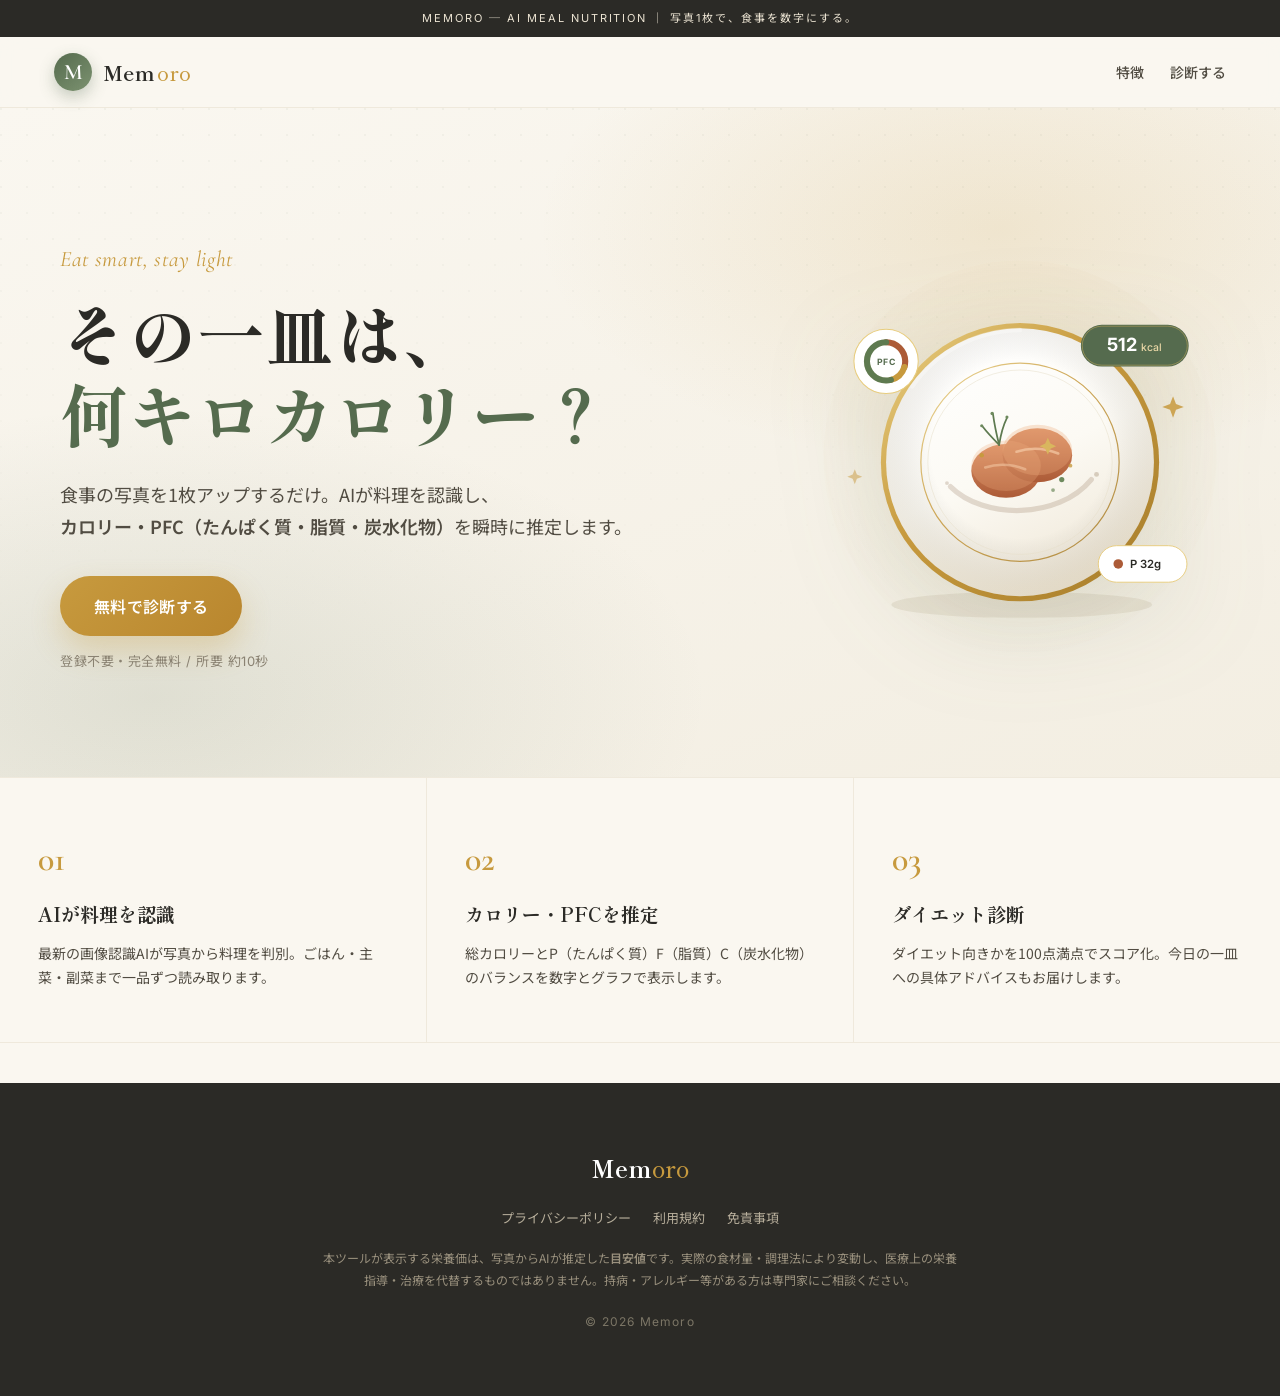
==== commit d7275313: "トップのヒーローイラストを高級感ある一皿に刷新 素朴な平面イラスト（ごはん/ブロッコリー/トマト等）→ファインダイニング風に: 金縁の皿・繊細なメダイヨン盛り付け・ソースドリズル・金箔アクセント・ マ" ====
--- a/index.html
+++ b/index.html
@@ -8,10 +8,19 @@
 <meta property="og:title" content="Memoro｜AI食事栄養診断" />
 <meta property="og:description" content="写真1枚で、食事を数字に。AIがカロリー・PFCを瞬時に推定します。" />
 <meta property="og:type" content="website" />
+<meta property="og:url" content="https://yuya-suzuki-37.github.io/memoro-diet/" />
+<meta property="og:site_name" content="Memoro" />
+<meta property="og:image" content="https://yuya-suzuki-37.github.io/memoro-diet/ogp.png" />
+<meta property="og:image:width" content="1200" />
+<meta property="og:image:height" content="630" />
+<meta name="twitter:card" content="summary_large_image" />
+<meta name="twitter:title" content="Memoro｜AI食事栄養診断" />
+<meta name="twitter:description" content="写真1枚で、食事を数字に。AIがカロリー・PFCを瞬時に推定します。" />
+<meta name="twitter:image" content="https://yuya-suzuki-37.github.io/memoro-diet/ogp.png" />
 <link rel="preconnect" href="https://fonts.googleapis.com">
 <link rel="preconnect" href="https://fonts.gstatic.com" crossorigin>
 <link href="https://fonts.googleapis.com/css2?family=Noto+Sans+JP:wght@300;400;500;600;700&family=Shippori+Mincho:wght@500;600;700;800&family=Cormorant+Garamond:ital,wght@0,400;0,500;0,600;1,400&family=Inter:wght@300;400;500;600;700&display=swap" rel="stylesheet">
-<link rel="stylesheet" href="style.css?v=8" />
+<link rel="stylesheet" href="style.css?v=11" />
 </head>
 <body class="lx">
 
@@ -43,44 +52,83 @@
       <p class="lx-hero-note">登録不要・完全無料 / 所要 約10秒</p>
     </div>
     <div class="lx-hero-visual" aria-hidden="true">
-      <svg class="hero-svg" viewBox="0 0 460 460" xmlns="http://www.w3.org/2000/svg" role="img" aria-label="食事とAI栄養診断のイメージ">
+      <svg class="hero-svg" viewBox="0 0 460 460" xmlns="http://www.w3.org/2000/svg" role="img" aria-label="高級レストランの一皿とAI栄養診断のイメージ">
         <defs>
           <radialGradient id="hgGlow" cx="50%" cy="45%" r="60%">
-            <stop offset="0%" stop-color="#C9A24B" stop-opacity="0.18"/>
+            <stop offset="0%" stop-color="#C9A24B" stop-opacity="0.16"/>
+            <stop offset="55%" stop-color="#C9A24B" stop-opacity="0.05"/>
             <stop offset="100%" stop-color="#C9A24B" stop-opacity="0"/>
           </radialGradient>
-          <linearGradient id="hgPlate" x1="0" y1="0" x2="0" y2="1">
-            <stop offset="0%" stop-color="#FFFFFF"/><stop offset="100%" stop-color="#F6F1E7"/>
+          <linearGradient id="hgPlate" x1="0.18" y1="0.05" x2="0.62" y2="1">
+            <stop offset="0%" stop-color="#FFFFFF"/><stop offset="52%" stop-color="#FCFAF4"/><stop offset="100%" stop-color="#EFE7D7"/>
           </linearGradient>
+          <linearGradient id="hgGold" x1="0" y1="0" x2="1" y2="1">
+            <stop offset="0%" stop-color="#EBD388"/><stop offset="42%" stop-color="#C79A3E"/><stop offset="100%" stop-color="#A67C2A"/>
+          </linearGradient>
+          <linearGradient id="hgMain" x1="0" y1="0" x2="0" y2="1">
+            <stop offset="0%" stop-color="#DB9066"/><stop offset="100%" stop-color="#AC5B37"/>
+          </linearGradient>
+          <radialGradient id="hgWell" cx="50%" cy="45%" r="52%">
+            <stop offset="64%" stop-color="#000000" stop-opacity="0"/><stop offset="100%" stop-color="#8A7B55" stop-opacity="0.13"/>
+          </radialGradient>
         </defs>
-        <circle cx="230" cy="235" r="220" fill="url(#hgGlow)"/>
-        <ellipse cx="232" cy="422" rx="150" ry="18" fill="#8A8272" opacity="0.10"/>
-        <circle cx="230" cy="240" r="170" fill="url(#hgPlate)" stroke="#E4DDCC" stroke-width="2"/>
-        <circle cx="230" cy="240" r="151" fill="none" stroke="#EDE6D6" stroke-width="1.5"/>
-        <!-- ごはん -->
-        <ellipse cx="168" cy="214" rx="56" ry="50" fill="#FFFFFF" stroke="#E4DDCC" stroke-width="1.5"/>
-        <path d="M120 207 q48 -34 96 0 q-14 21 -48 21 q-34 0 -48 -21 z" fill="#F4EFE4"/>
-        <circle cx="150" cy="202" r="2.4" fill="#E7DFCD"/><circle cx="172" cy="198" r="2.4" fill="#E7DFCD"/><circle cx="192" cy="205" r="2.4" fill="#E7DFCD"/><circle cx="162" cy="212" r="2.2" fill="#E7DFCD"/><circle cx="184" cy="213" r="2.2" fill="#E7DFCD"/>
-        <!-- 焼き魚（主菜） -->
-        <path d="M262 176 q58 -4 74 30 q16 38 -28 56 q-54 20 -76 -22 q-16 -44 30 -64 z" fill="#DE8E63"/>
-        <path d="M278 196 q40 4 46 34" stroke="#F3C6A2" stroke-width="4" fill="none" stroke-linecap="round" opacity="0.75"/>
-        <path d="M270 216 q42 2 54 26" stroke="#F3C6A2" stroke-width="4" fill="none" stroke-linecap="round" opacity="0.6"/>
-        <!-- ブロッコリー -->
-        <g fill="#6E8A5E"><circle cx="150" cy="302" r="16"/><circle cx="169" cy="294" r="14"/><circle cx="167" cy="310" r="13"/><circle cx="152" cy="288" r="12"/></g>
-        <rect x="157" y="306" width="7" height="15" rx="3" fill="#8DA57C"/>
-        <!-- ミニトマト -->
-        <circle cx="212" cy="310" r="15" fill="#CF6A4F"/><circle cx="207" cy="304" r="4" fill="#E89B83" opacity="0.7"/>
-        <!-- レモン -->
-        <path d="M252 302 a26 26 0 0 1 40 12 l-40 14 z" fill="#E7C24C"/>
-        <path d="M252 302 a26 26 0 0 1 40 12 l-40 14 z" fill="none" stroke="#F2DE95" stroke-width="2"/>
+        <circle cx="230" cy="230" r="226" fill="url(#hgGlow)"/>
+        <ellipse cx="232" cy="400" rx="150" ry="15" fill="#8A7B55" opacity="0.13"/>
+        <!-- 皿: 金縁 + アイボリー -->
+        <circle cx="230" cy="236" r="160" fill="url(#hgGold)"/>
+        <circle cx="230" cy="236" r="154" fill="url(#hgPlate)"/>
+        <circle cx="230" cy="236" r="154" fill="url(#hgWell)"/>
+        <circle cx="230" cy="236" r="114" fill="none" stroke="url(#hgGold)" stroke-width="1.4" opacity="0.85"/>
+        <circle cx="230" cy="236" r="106" fill="none" stroke="#E6DEC9" stroke-width="1" opacity="0.6"/>
+        <path d="M106 149 A 152 152 0 0 1 230 84" fill="none" stroke="#FFFFFF" stroke-width="5" stroke-linecap="round" opacity="0.30"/>
+        <!-- ソースのドリズル -->
+        <path d="M150 264 C 188 302, 274 302, 312 256" fill="none" stroke="#795738" stroke-width="6" stroke-linecap="round" opacity="0.20"/>
+        <circle cx="318" cy="250" r="2.8" fill="#795738" opacity="0.26"/><circle cx="146" cy="260" r="2.2" fill="#795738" opacity="0.22"/>
+        <!-- 主菜: 2枚のメダイヨン -->
+        <ellipse cx="214" cy="246" rx="40" ry="31" fill="url(#hgMain)"/>
+        <ellipse cx="250" cy="228" rx="40" ry="31" fill="url(#hgMain)"/>
+        <ellipse cx="250" cy="222" rx="40" ry="29" fill="#ECAB7E" opacity="0.32"/>
+        <ellipse cx="214" cy="240" rx="40" ry="29" fill="#ECAB7E" opacity="0.28"/>
+        <path d="M226 224 q24 -8 48 2" stroke="#F5CBA7" stroke-width="3" fill="none" stroke-linecap="round" opacity="0.7"/>
+        <path d="M190 242 q22 -7 46 2" stroke="#F5CBA7" stroke-width="3" fill="none" stroke-linecap="round" opacity="0.55"/>
+        <!-- 金箔アクセント -->
+        <path d="M262 208 l3 6.5 l6.5 3 l-6.5 3 l-3 6.5 l-3 -6.5 l-6.5 -3 l6.5 -3 z" fill="#D9B65E"/>
+        <!-- ハーブ（マイクログリーン）-->
+        <g stroke="#5E7A50" stroke-width="2" fill="none" stroke-linecap="round">
+          <path d="M206 216 q -5 -20 -7 -35"/><path d="M206 216 q 3 -19 9 -31"/><path d="M206 216 q -13 -13 -19 -21"/>
+        </g>
+        <circle cx="198" cy="180" r="2" fill="#6E8A5E"/><circle cx="215" cy="184" r="1.8" fill="#6E8A5E"/><circle cx="186" cy="194" r="1.8" fill="#6E8A5E"/>
+        <!-- 微細ガーニッシュ -->
+        <circle cx="278" cy="256" r="3" fill="#6E8A5E"/><circle cx="268" cy="268" r="2.2" fill="#6E8A5E" opacity="0.7"/>
+        <circle cx="186" cy="228" r="2.6" fill="#C79A3E"/><circle cx="288" cy="240" r="2.2" fill="#C79A3E" opacity="0.8"/>
         <!-- 浮遊チップ: カロリー -->
-        <g class="hero-chip"><rect x="298" y="82" width="120" height="46" rx="23" fill="#556B4E"/><text x="358" y="111" text-anchor="middle" font-family="Inter, sans-serif" font-weight="700" font-size="21" fill="#fff">484 <tspan font-size="12" font-weight="500">kcal</tspan></text></g>
+        <g class="hero-chip">
+          <rect x="300" y="78" width="124" height="48" rx="24" fill="#556B4E"/>
+          <rect x="301.6" y="79.6" width="120.8" height="44.8" rx="22.4" fill="none" stroke="#D9B65E" stroke-width="1" opacity="0.5"/>
+          <text x="362" y="108" text-anchor="middle" font-family="Inter, sans-serif" font-weight="700" font-size="21" fill="#fff">512 <tspan font-size="12" font-weight="500" fill="#E9D7A6">kcal</tspan></text>
+        </g>
         <!-- 浮遊チップ: PFCドーナツ -->
-        <g class="hero-chip hero-chip-b"><circle cx="80" cy="128" r="35" fill="#fff" stroke="#E4DDCC"/><circle cx="80" cy="128" r="22" fill="none" stroke="#EDE6D6" stroke-width="7"/><g transform="rotate(-90 80 128)"><circle cx="80" cy="128" r="22" fill="none" stroke="#D06A4E" stroke-width="7" stroke-dasharray="43 95" stroke-linecap="round"/><circle cx="80" cy="128" r="22" fill="none" stroke="#E0A73B" stroke-width="7" stroke-dasharray="20 118" stroke-dashoffset="-43" stroke-linecap="round"/><circle cx="80" cy="128" r="22" fill="none" stroke="#5E86A8" stroke-width="7" stroke-dasharray="75 63" stroke-dashoffset="-63" stroke-linecap="round"/></g><text x="80" y="132" text-anchor="middle" font-family="Inter, sans-serif" font-size="10" font-weight="700" fill="#556B4E">PFC</text></g>
+        <g class="hero-chip hero-chip-b">
+          <circle cx="76" cy="120" r="37" fill="#fff"/>
+          <circle cx="76" cy="120" r="37" fill="none" stroke="#E7CC7E" stroke-width="1.2"/>
+          <circle cx="76" cy="120" r="22" fill="none" stroke="#EFE8D8" stroke-width="7"/>
+          <g transform="rotate(-90 76 120)">
+            <circle cx="76" cy="120" r="22" fill="none" stroke="#AC5B37" stroke-width="7" stroke-dasharray="41 97" stroke-linecap="round"/>
+            <circle cx="76" cy="120" r="22" fill="none" stroke="#C79A3E" stroke-width="7" stroke-dasharray="22 116" stroke-dashoffset="-41" stroke-linecap="round"/>
+            <circle cx="76" cy="120" r="22" fill="none" stroke="#5E7A50" stroke-width="7" stroke-dasharray="75 63" stroke-dashoffset="-63" stroke-linecap="round"/>
+          </g>
+          <text x="76" y="124" text-anchor="middle" font-family="Inter, sans-serif" font-size="10" font-weight="700" fill="#556B4E" letter-spacing="0.06em">PFC</text>
+        </g>
         <!-- 浮遊チップ: たんぱく質 -->
-        <g class="hero-chip hero-chip-c"><rect x="322" y="332" width="98" height="40" rx="20" fill="#fff" stroke="#E4DDCC"/><circle cx="345" cy="352" r="6" fill="#D06A4E"/><text x="359" y="357" font-family="Inter, sans-serif" font-size="13" font-weight="600" fill="#2B2A26">P 36g</text></g>
+        <g class="hero-chip hero-chip-c">
+          <rect x="320" y="332" width="102" height="42" rx="21" fill="#fff"/>
+          <rect x="320" y="332" width="102" height="42" rx="21" fill="none" stroke="#E7CC7E" stroke-width="1.1"/>
+          <circle cx="343" cy="353" r="5.5" fill="#AC5B37"/>
+          <text x="356" y="358" font-family="Inter, sans-serif" font-size="13" font-weight="600" fill="#2B2A26">P 32g</text>
+        </g>
         <!-- きらめき -->
-        <path d="M402 172 l4 10 l10 4 l-10 4 l-4 10 l-4 -10 l-10 -4 l10 -4 z" fill="#C9A24B" opacity="0.85"/>
+        <path d="M406 160 l3.4 9 l9 3.4 l-9 3.4 l-3.4 9 l-3.4 -9 l-9 -3.4 l9 -3.4 z" fill="#C79A3E" opacity="0.85"/>
+        <path d="M40 244 l2.4 6.2 l6.2 2.4 l-6.2 2.4 l-2.4 6.2 l-2.4 -6.2 l-6.2 -2.4 l6.2 -2.4 z" fill="#C79A3E" opacity="0.5"/>
       </svg>
     </div>
   </div>
@@ -140,6 +188,6 @@
 <div id="loading" class="loading" hidden><div class="spin"></div><span id="loading-text">AIが食事を解析中…</span></div>
 
 <script src="config.js?v=1"></script>
-<script type="module" src="app.js?v=7"></script>
+<script type="module" src="app.js?v=10"></script>
 </body>
 </html>
--- a/style.css
+++ b/style.css
@@ -268,6 +268,28 @@
 .src-mixed{background:#F3EBDA;color:#9A7B2E}
 .src-ai{background:#EFEDE7;color:var(--muted)}
 .rz-src-note{margin-top:14px;font-size:11.5px;color:var(--muted);line-height:1.6;border-top:1px dashed var(--line-soft);padding-top:12px}
+
+/* 食品の差し替え・追加（成分表ピッカー・Gemini不使用） */
+.ed-swap{width:34px;height:34px;border:1px solid var(--line);background:#fff;border-radius:50%;cursor:pointer;font-size:15px;line-height:1;display:inline-flex;align-items:center;justify-content:center;color:var(--sage-deep)}
+.ed-swap:hover{border-color:var(--sage);background:var(--sage-soft)}
+.rz-tag-sw{display:inline-block;margin-left:8px;font-size:10.5px;font-weight:700;color:var(--sage-deep);background:var(--sage-soft);border-radius:6px;padding:2px 7px;vertical-align:middle}
+.rz-tag-sw.is-add{color:#8A6D1F;background:var(--gold-soft)}
+.rz-picker{border:1px solid var(--sage);border-radius:16px;background:#FCFBF7;padding:14px 15px 16px;margin:6px 0 14px;box-shadow:0 10px 26px rgba(85,107,78,.10)}
+.rz-picker-h{display:flex;align-items:center;justify-content:space-between;gap:10px;font-size:14px;font-weight:700;color:var(--ink);margin-bottom:11px}
+.rz-picker-x{width:28px;height:28px;border:0;background:none;font-size:20px;line-height:1;color:var(--muted);cursor:pointer;border-radius:8px;flex:none}
+.rz-picker-x:hover{background:#EEE7D8;color:var(--ink)}
+.rz-picker-input{width:100%;box-sizing:border-box;border:1px solid var(--line);border-radius:12px;background:#fff;padding:12px 13px;font-family:inherit;font-size:15px;color:var(--ink)}
+.rz-picker-input:focus{outline:none;border-color:var(--sage);box-shadow:0 0 0 3px var(--sage-soft)}
+.rz-picker-g{display:flex;align-items:center;gap:8px;font-size:13px;color:var(--ink-soft);margin:10px 2px 4px}
+.rz-picker-g input{width:80px;border:1px solid var(--line);border-radius:9px;padding:7px 9px;font-family:inherit;font-size:14px;text-align:right}
+.rz-picker-results{margin-top:8px;max-height:270px;overflow-y:auto;display:flex;flex-direction:column;gap:6px}
+.pick-item{display:flex;flex-direction:column;align-items:flex-start;gap:2px;width:100%;text-align:left;border:1px solid var(--line-soft);background:#fff;border-radius:11px;padding:10px 12px;cursor:pointer}
+.pick-item:hover{border-color:var(--sage);background:var(--sage-soft)}
+.pick-nm{font-size:13.5px;font-weight:600;color:var(--ink);line-height:1.4}
+.pick-badge{display:inline-block;margin-right:6px;font-size:10px;font-weight:700;color:#fff;background:var(--sage);border-radius:5px;padding:1px 6px;vertical-align:middle}
+.pick-mac{font-size:11px;color:var(--muted)}
+.pick-note{font-size:12.5px;color:var(--muted);padding:10px 4px;line-height:1.6}
+.rz-picker-note{font-size:11px;color:var(--muted);line-height:1.65;margin-top:10px;border-top:1px dashed var(--line-soft);padding-top:9px}
 
 /* 成分表の根拠バンド */
 .rz-basis{display:flex;gap:14px;align-items:flex-start;background:linear-gradient(150deg,var(--sage-soft),#F1F5EC);border:1px solid #D8E2CE;border-radius:var(--radius);padding:18px 20px}
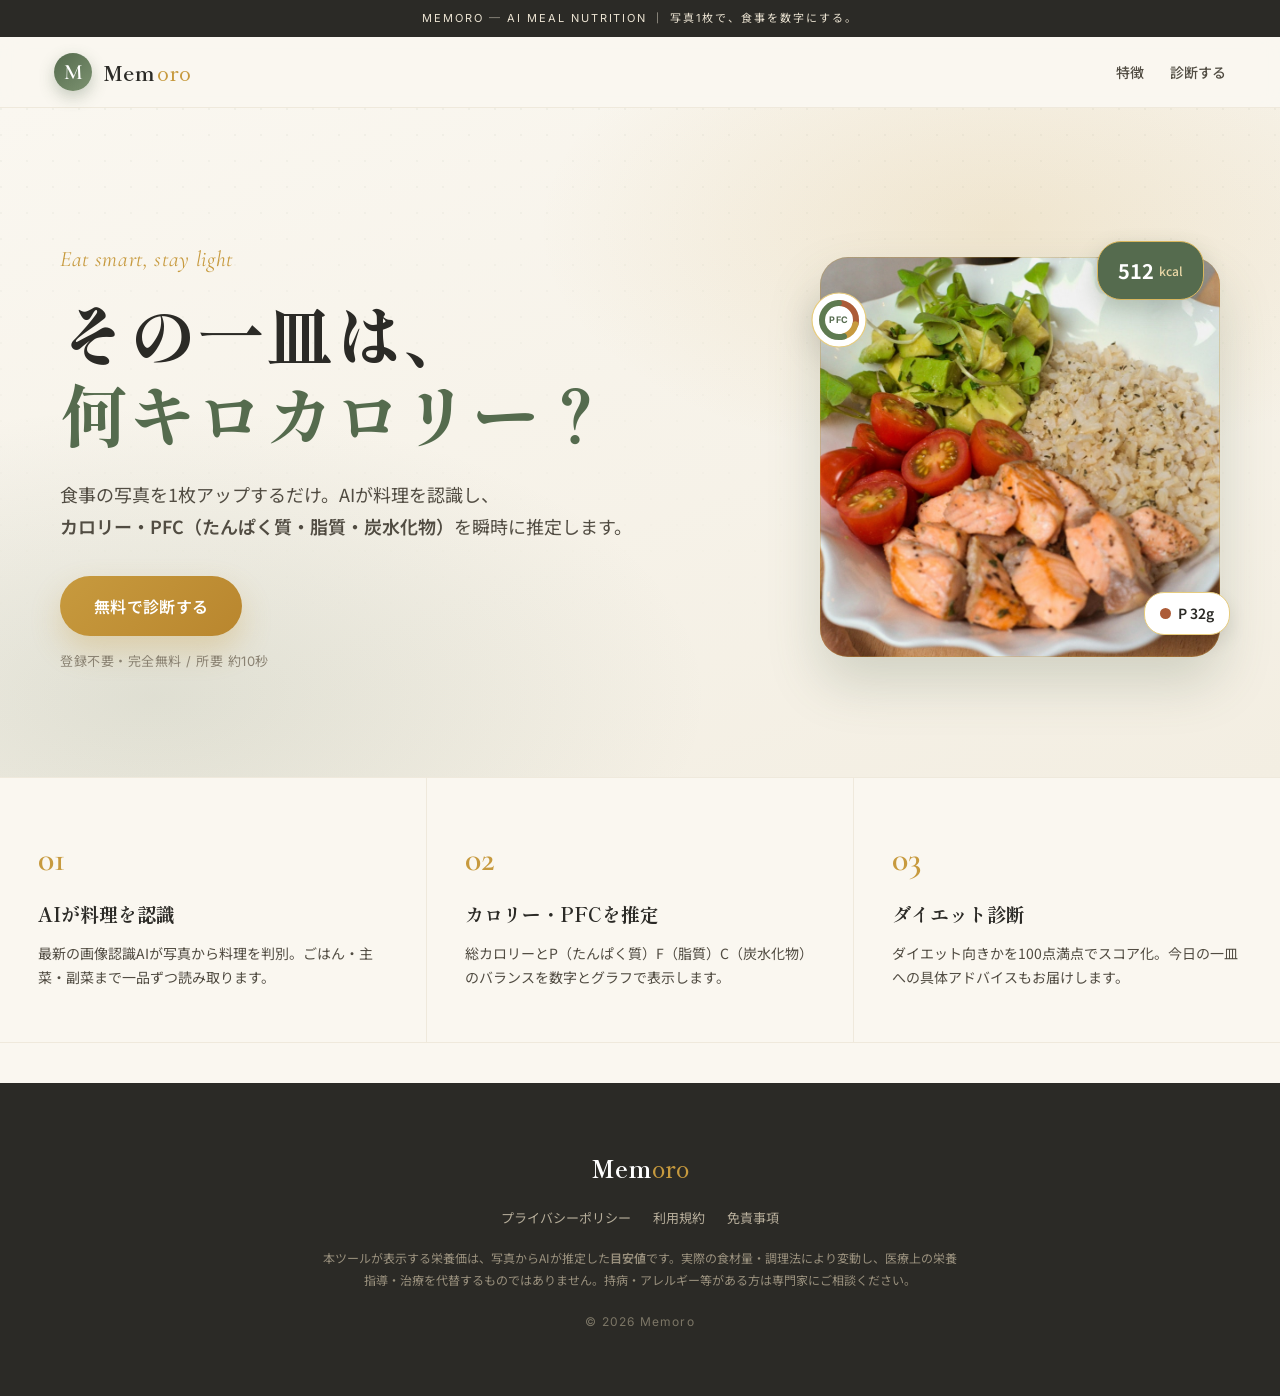
==== commit bfc28f40: "トップのヒーローをイラスト→実写写真に変更 高級感のある実写の料理写真（サーモン・雑穀米・トマト・アボカドの バランス皿／Unsplash・商用利用可・帰属不要）を角丸フレームに配置し、 浮遊チップ（" ====
--- a/index.html
+++ b/index.html
@@ -20,7 +20,7 @@
 <link rel="preconnect" href="https://fonts.googleapis.com">
 <link rel="preconnect" href="https://fonts.gstatic.com" crossorigin>
 <link href="https://fonts.googleapis.com/css2?family=Noto+Sans+JP:wght@300;400;500;600;700&family=Shippori+Mincho:wght@500;600;700;800&family=Cormorant+Garamond:ital,wght@0,400;0,500;0,600;1,400&family=Inter:wght@300;400;500;600;700&display=swap" rel="stylesheet">
-<link rel="stylesheet" href="style.css?v=11" />
+<link rel="stylesheet" href="style.css?v=12" />
 </head>
 <body class="lx">
 
@@ -52,84 +52,12 @@
       <p class="lx-hero-note">登録不要・完全無料 / 所要 約10秒</p>
     </div>
     <div class="lx-hero-visual" aria-hidden="true">
-      <svg class="hero-svg" viewBox="0 0 460 460" xmlns="http://www.w3.org/2000/svg" role="img" aria-label="高級レストランの一皿とAI栄養診断のイメージ">
-        <defs>
-          <radialGradient id="hgGlow" cx="50%" cy="45%" r="60%">
-            <stop offset="0%" stop-color="#C9A24B" stop-opacity="0.16"/>
-            <stop offset="55%" stop-color="#C9A24B" stop-opacity="0.05"/>
-            <stop offset="100%" stop-color="#C9A24B" stop-opacity="0"/>
-          </radialGradient>
-          <linearGradient id="hgPlate" x1="0.18" y1="0.05" x2="0.62" y2="1">
-            <stop offset="0%" stop-color="#FFFFFF"/><stop offset="52%" stop-color="#FCFAF4"/><stop offset="100%" stop-color="#EFE7D7"/>
-          </linearGradient>
-          <linearGradient id="hgGold" x1="0" y1="0" x2="1" y2="1">
-            <stop offset="0%" stop-color="#EBD388"/><stop offset="42%" stop-color="#C79A3E"/><stop offset="100%" stop-color="#A67C2A"/>
-          </linearGradient>
-          <linearGradient id="hgMain" x1="0" y1="0" x2="0" y2="1">
-            <stop offset="0%" stop-color="#DB9066"/><stop offset="100%" stop-color="#AC5B37"/>
-          </linearGradient>
-          <radialGradient id="hgWell" cx="50%" cy="45%" r="52%">
-            <stop offset="64%" stop-color="#000000" stop-opacity="0"/><stop offset="100%" stop-color="#8A7B55" stop-opacity="0.13"/>
-          </radialGradient>
-        </defs>
-        <circle cx="230" cy="230" r="226" fill="url(#hgGlow)"/>
-        <ellipse cx="232" cy="400" rx="150" ry="15" fill="#8A7B55" opacity="0.13"/>
-        <!-- 皿: 金縁 + アイボリー -->
-        <circle cx="230" cy="236" r="160" fill="url(#hgGold)"/>
-        <circle cx="230" cy="236" r="154" fill="url(#hgPlate)"/>
-        <circle cx="230" cy="236" r="154" fill="url(#hgWell)"/>
-        <circle cx="230" cy="236" r="114" fill="none" stroke="url(#hgGold)" stroke-width="1.4" opacity="0.85"/>
-        <circle cx="230" cy="236" r="106" fill="none" stroke="#E6DEC9" stroke-width="1" opacity="0.6"/>
-        <path d="M106 149 A 152 152 0 0 1 230 84" fill="none" stroke="#FFFFFF" stroke-width="5" stroke-linecap="round" opacity="0.30"/>
-        <!-- ソースのドリズル -->
-        <path d="M150 264 C 188 302, 274 302, 312 256" fill="none" stroke="#795738" stroke-width="6" stroke-linecap="round" opacity="0.20"/>
-        <circle cx="318" cy="250" r="2.8" fill="#795738" opacity="0.26"/><circle cx="146" cy="260" r="2.2" fill="#795738" opacity="0.22"/>
-        <!-- 主菜: 2枚のメダイヨン -->
-        <ellipse cx="214" cy="246" rx="40" ry="31" fill="url(#hgMain)"/>
-        <ellipse cx="250" cy="228" rx="40" ry="31" fill="url(#hgMain)"/>
-        <ellipse cx="250" cy="222" rx="40" ry="29" fill="#ECAB7E" opacity="0.32"/>
-        <ellipse cx="214" cy="240" rx="40" ry="29" fill="#ECAB7E" opacity="0.28"/>
-        <path d="M226 224 q24 -8 48 2" stroke="#F5CBA7" stroke-width="3" fill="none" stroke-linecap="round" opacity="0.7"/>
-        <path d="M190 242 q22 -7 46 2" stroke="#F5CBA7" stroke-width="3" fill="none" stroke-linecap="round" opacity="0.55"/>
-        <!-- 金箔アクセント -->
-        <path d="M262 208 l3 6.5 l6.5 3 l-6.5 3 l-3 6.5 l-3 -6.5 l-6.5 -3 l6.5 -3 z" fill="#D9B65E"/>
-        <!-- ハーブ（マイクログリーン）-->
-        <g stroke="#5E7A50" stroke-width="2" fill="none" stroke-linecap="round">
-          <path d="M206 216 q -5 -20 -7 -35"/><path d="M206 216 q 3 -19 9 -31"/><path d="M206 216 q -13 -13 -19 -21"/>
-        </g>
-        <circle cx="198" cy="180" r="2" fill="#6E8A5E"/><circle cx="215" cy="184" r="1.8" fill="#6E8A5E"/><circle cx="186" cy="194" r="1.8" fill="#6E8A5E"/>
-        <!-- 微細ガーニッシュ -->
-        <circle cx="278" cy="256" r="3" fill="#6E8A5E"/><circle cx="268" cy="268" r="2.2" fill="#6E8A5E" opacity="0.7"/>
-        <circle cx="186" cy="228" r="2.6" fill="#C79A3E"/><circle cx="288" cy="240" r="2.2" fill="#C79A3E" opacity="0.8"/>
-        <!-- 浮遊チップ: カロリー -->
-        <g class="hero-chip">
-          <rect x="300" y="78" width="124" height="48" rx="24" fill="#556B4E"/>
-          <rect x="301.6" y="79.6" width="120.8" height="44.8" rx="22.4" fill="none" stroke="#D9B65E" stroke-width="1" opacity="0.5"/>
-          <text x="362" y="108" text-anchor="middle" font-family="Inter, sans-serif" font-weight="700" font-size="21" fill="#fff">512 <tspan font-size="12" font-weight="500" fill="#E9D7A6">kcal</tspan></text>
-        </g>
-        <!-- 浮遊チップ: PFCドーナツ -->
-        <g class="hero-chip hero-chip-b">
-          <circle cx="76" cy="120" r="37" fill="#fff"/>
-          <circle cx="76" cy="120" r="37" fill="none" stroke="#E7CC7E" stroke-width="1.2"/>
-          <circle cx="76" cy="120" r="22" fill="none" stroke="#EFE8D8" stroke-width="7"/>
-          <g transform="rotate(-90 76 120)">
-            <circle cx="76" cy="120" r="22" fill="none" stroke="#AC5B37" stroke-width="7" stroke-dasharray="41 97" stroke-linecap="round"/>
-            <circle cx="76" cy="120" r="22" fill="none" stroke="#C79A3E" stroke-width="7" stroke-dasharray="22 116" stroke-dashoffset="-41" stroke-linecap="round"/>
-            <circle cx="76" cy="120" r="22" fill="none" stroke="#5E7A50" stroke-width="7" stroke-dasharray="75 63" stroke-dashoffset="-63" stroke-linecap="round"/>
-          </g>
-          <text x="76" y="124" text-anchor="middle" font-family="Inter, sans-serif" font-size="10" font-weight="700" fill="#556B4E" letter-spacing="0.06em">PFC</text>
-        </g>
-        <!-- 浮遊チップ: たんぱく質 -->
-        <g class="hero-chip hero-chip-c">
-          <rect x="320" y="332" width="102" height="42" rx="21" fill="#fff"/>
-          <rect x="320" y="332" width="102" height="42" rx="21" fill="none" stroke="#E7CC7E" stroke-width="1.1"/>
-          <circle cx="343" cy="353" r="5.5" fill="#AC5B37"/>
-          <text x="356" y="358" font-family="Inter, sans-serif" font-size="13" font-weight="600" fill="#2B2A26">P 32g</text>
-        </g>
-        <!-- きらめき -->
-        <path d="M406 160 l3.4 9 l9 3.4 l-9 3.4 l-3.4 9 l-3.4 -9 l-9 -3.4 l9 -3.4 z" fill="#C79A3E" opacity="0.85"/>
-        <path d="M40 244 l2.4 6.2 l6.2 2.4 l-6.2 2.4 l-2.4 6.2 l-2.4 -6.2 l-6.2 -2.4 l6.2 -2.4 z" fill="#C79A3E" opacity="0.5"/>
-      </svg>
+      <div class="hero-photo">
+        <img src="hero.jpg" alt="健康的な食事の一皿">
+        <div class="hp-chip hp-cal hero-chip">512 <small>kcal</small></div>
+        <div class="hp-chip hp-pfc hero-chip hero-chip-b"><svg width="74" height="74" viewBox="0 0 74 74" aria-hidden="true"><circle cx="37" cy="37" r="27" fill="#fff"/><circle cx="37" cy="37" r="27" fill="none" stroke="#E7CC7E" stroke-width="1.2"/><circle cx="37" cy="37" r="17" fill="none" stroke="#EFE8D8" stroke-width="6"/><g transform="rotate(-90 37 37)"><circle cx="37" cy="37" r="17" fill="none" stroke="#AC5B37" stroke-width="6" stroke-dasharray="31 76" stroke-linecap="round"/><circle cx="37" cy="37" r="17" fill="none" stroke="#C79A3E" stroke-width="6" stroke-dasharray="17 90" stroke-dashoffset="-31" stroke-linecap="round"/><circle cx="37" cy="37" r="17" fill="none" stroke="#5E7A50" stroke-width="6" stroke-dasharray="58 49" stroke-dashoffset="-48" stroke-linecap="round"/></g><text x="37" y="40" text-anchor="middle" font-family="Inter,sans-serif" font-size="9" font-weight="700" fill="#556B4E" letter-spacing="0.06em">PFC</text></svg></div>
+        <div class="hp-chip hp-p hero-chip hero-chip-c"><i></i>P 32g</div>
+      </div>
     </div>
   </div>
 </section>
--- a/style.css
+++ b/style.css
@@ -124,7 +124,15 @@
 .lx-hero-inner{position:relative;z-index:1;max-width:1160px;margin:0 auto;display:flex;align-items:center;gap:clamp(24px,4vw,56px)}
 .lx-hero-text{flex:1 1 460px;min-width:0}
 .lx-hero-visual{flex:0 0 auto;width:min(40vw,400px)}
-.hero-svg{width:100%;height:auto;display:block;filter:drop-shadow(0 24px 48px rgba(85,107,78,.14))}
+.hero-photo{position:relative;width:100%}
+.hero-photo>img{width:100%;aspect-ratio:1/1;object-fit:cover;border-radius:28px;display:block;box-shadow:0 26px 52px rgba(85,107,78,.22);outline:1px solid rgba(199,154,62,.32);outline-offset:-1px}
+.hp-chip{position:absolute;display:flex;align-items:center}
+.hp-cal{top:-16px;right:16px;gap:5px;background:var(--sage-deep);color:#fff;font-weight:700;font-size:20px;padding:11px 20px;border-radius:24px;border:1px solid #D9B65E;box-shadow:0 10px 22px rgba(85,107,78,.3)}
+.hp-cal small{font-size:12px;font-weight:500;color:#E9D7A6}
+.hp-pfc{top:26px;left:-18px;filter:drop-shadow(0 8px 16px rgba(0,0,0,.12))}
+.hp-pfc svg{display:block}
+.hp-p{bottom:22px;right:-10px;gap:7px;background:#fff;border:1px solid #E7CC7E;border-radius:20px;padding:8px 15px;font-weight:600;font-size:14px;color:var(--ink);box-shadow:0 8px 18px rgba(0,0,0,.1)}
+.hp-p i{width:11px;height:11px;border-radius:50%;background:#AC5B37}
 .hero-chip{animation:heroFloat 4.5s ease-in-out infinite}
 .hero-chip-b{animation-duration:5.4s;animation-delay:.4s}
 .hero-chip-c{animation-duration:5s;animation-delay:.9s}
